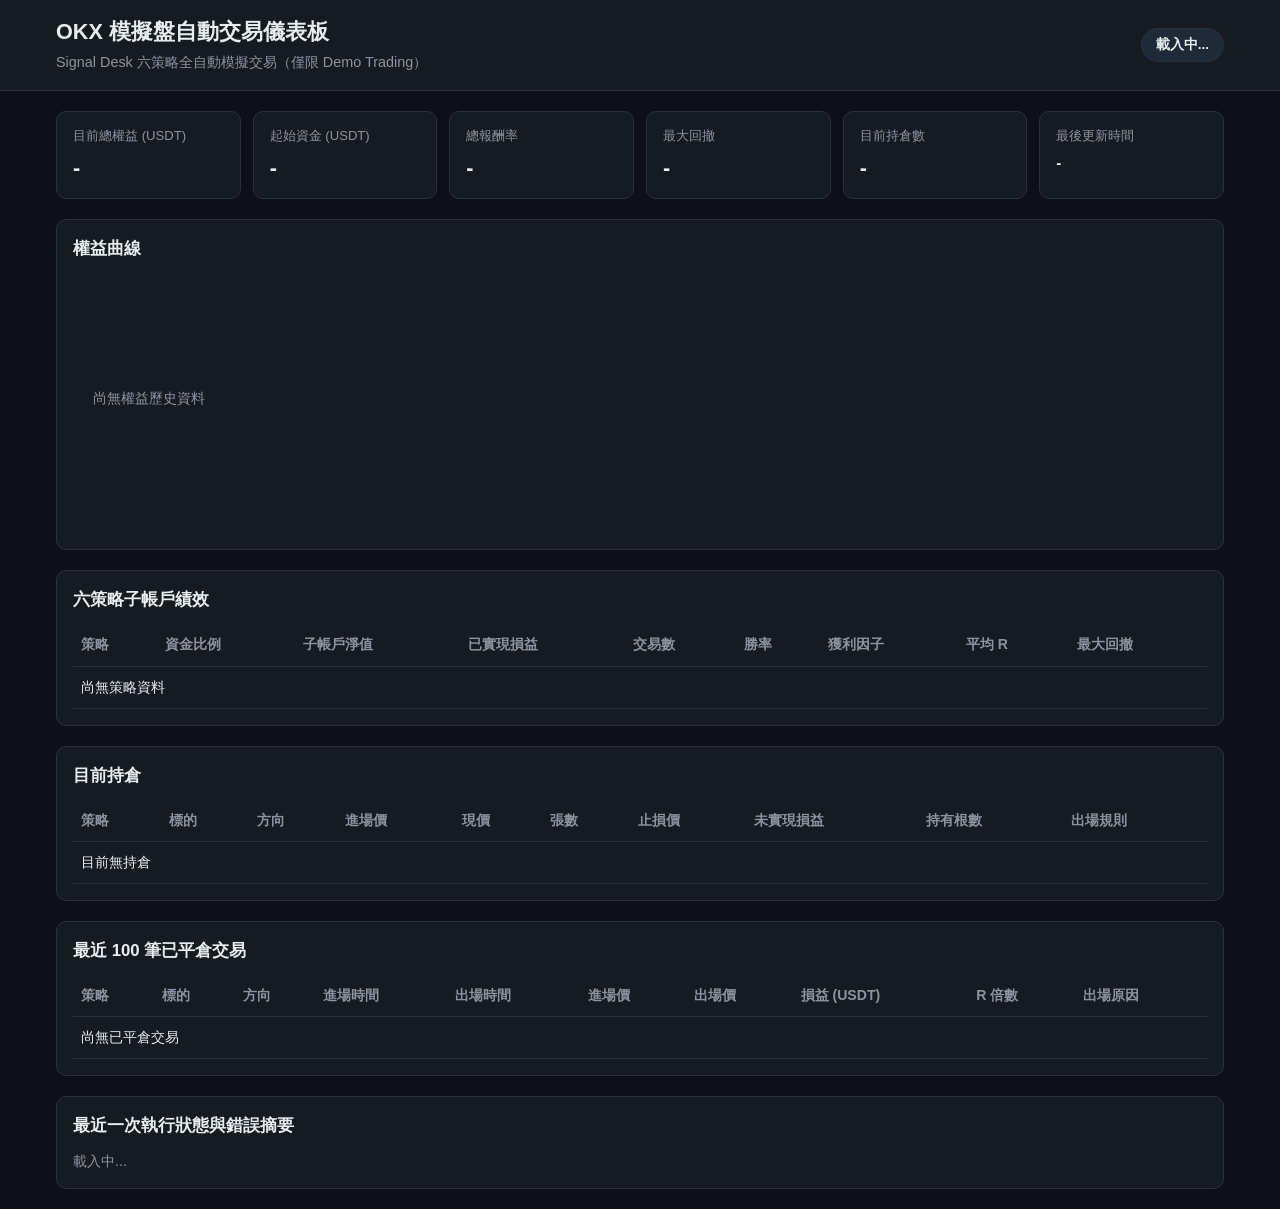
==== site/index.html @ ecf06069 "feat: initial OKX demo trading bot and dashboard" ====
<!DOCTYPE html>
<html lang="zh-Hant">
<head>
  <meta charset="UTF-8" />
  <meta name="viewport" content="width=device-width, initial-scale=1.0" />
  <title>OKX 模擬盤自動交易績效儀表板</title>
  <link rel="stylesheet" href="style.css" />
</head>
<body>
  <header class="topbar">
    <div class="container topbar-inner">
      <div>
        <h1>OKX 模擬盤自動交易儀表板</h1>
        <p class="subtitle">Signal Desk 六策略全自動模擬交易（僅限 Demo Trading）</p>
      </div>
      <div class="status-pill" id="mode-badge">載入中...</div>
    </div>
  </header>

  <main class="container">
    <section class="cards-grid" id="summary-cards">
      <div class="card">
        <div class="card-label">目前總權益 (USDT)</div>
        <div class="card-value" id="total-equity">-</div>
      </div>
      <div class="card">
        <div class="card-label">起始資金 (USDT)</div>
        <div class="card-value" id="initial-equity">-</div>
      </div>
      <div class="card">
        <div class="card-label">總報酬率</div>
        <div class="card-value" id="total-return">-</div>
      </div>
      <div class="card">
        <div class="card-label">最大回撤</div>
        <div class="card-value" id="max-dd">-</div>
      </div>
      <div class="card">
        <div class="card-label">目前持倉數</div>
        <div class="card-value" id="open-count">-</div>
      </div>
      <div class="card">
        <div class="card-label">最後更新時間</div>
        <div class="card-value small" id="last-updated">-</div>
      </div>
    </section>

    <section class="panel">
      <h2>權益曲線</h2>
      <div class="canvas-wrap">
        <canvas id="equity-canvas" height="260"></canvas>
      </div>
    </section>

    <section class="panel">
      <h2>六策略子帳戶績效</h2>
      <div class="table-wrap">
        <table>
          <thead>
            <tr>
              <th>策略</th>
              <th>資金比例</th>
              <th>子帳戶淨值</th>
              <th>已實現損益</th>
              <th>交易數</th>
              <th>勝率</th>
              <th>獲利因子</th>
              <th>平均 R</th>
              <th>最大回撤</th>
            </tr>
          </thead>
          <tbody id="strategies-body"></tbody>
        </table>
      </div>
    </section>

    <section class="panel">
      <h2>目前持倉</h2>
      <div class="table-wrap">
        <table>
          <thead>
            <tr>
              <th>策略</th>
              <th>標的</th>
              <th>方向</th>
              <th>進場價</th>
              <th>現價</th>
              <th>張數</th>
              <th>止損價</th>
              <th>未實現損益</th>
              <th>持有根數</th>
              <th>出場規則</th>
            </tr>
          </thead>
          <tbody id="positions-body"></tbody>
        </table>
      </div>
    </section>

    <section class="panel" id="dry-run-panel" style="display:none;">
      <h2>試跑模式（DRY_RUN）模擬委託紀錄</h2>
      <div class="table-wrap">
        <table>
          <thead>
            <tr>
              <th>時間 (台北)</th>
              <th>動作</th>
              <th>策略</th>
              <th>標的</th>
              <th>方向</th>
              <th>張數</th>
              <th>參考價</th>
              <th>止損價</th>
              <th>原因</th>
            </tr>
          </thead>
          <tbody id="dry-run-body"></tbody>
        </table>
      </div>
    </section>

    <section class="panel">
      <h2>最近 100 筆已平倉交易</h2>
      <div class="table-wrap">
        <table>
          <thead>
            <tr>
              <th>策略</th>
              <th>標的</th>
              <th>方向</th>
              <th>進場時間</th>
              <th>出場時間</th>
              <th>進場價</th>
              <th>出場價</th>
              <th>損益 (USDT)</th>
              <th>R 倍數</th>
              <th>出場原因</th>
            </tr>
          </thead>
          <tbody id="trades-body"></tbody>
        </table>
      </div>
    </section>

    <section class="panel">
      <h2>最近一次執行狀態與錯誤摘要</h2>
      <div id="run-status" class="run-status">載入中...</div>
    </section>
  </main>

  <script src="app.js"></script>
</body>
</html>
---- site/style.css ----
:root {
  --bg: #0d1117;
  --panel: #161b22;
  --border: #2a313c;
  --text: #e6edf3;
  --muted: #8b949e;
  --accent: #58a6ff;
  --green: #3fb950;
  --red: #f85149;
  --amber: #d29922;
}

* {
  box-sizing: border-box;
}

body {
  margin: 0;
  font-family: -apple-system, BlinkMacSystemFont, "Noto Sans TC", "Segoe UI", sans-serif;
  background: var(--bg);
  color: var(--text);
  line-height: 1.5;
}

.container {
  max-width: 1200px;
  margin: 0 auto;
  padding: 0 16px;
}

.topbar {
  border-bottom: 1px solid var(--border);
  background: var(--panel);
  padding: 16px 0;
  margin-bottom: 20px;
}

.topbar-inner {
  display: flex;
  justify-content: space-between;
  align-items: center;
  gap: 12px;
  flex-wrap: wrap;
}

h1 {
  margin: 0;
  font-size: 1.35rem;
}

.subtitle {
  margin: 4px 0 0;
  color: var(--muted);
  font-size: 0.9rem;
}

.status-pill {
  padding: 6px 14px;
  border-radius: 999px;
  font-weight: 600;
  font-size: 0.85rem;
  border: 1px solid var(--border);
  background: #1f2937;
}

.cards-grid {
  display: grid;
  grid-template-columns: repeat(auto-fit, minmax(175px, 1fr));
  gap: 12px;
  margin-bottom: 20px;
}

.card {
  background: var(--panel);
  border: 1px solid var(--border);
  border-radius: 10px;
  padding: 14px 16px;
}

.card-label {
  color: var(--muted);
  font-size: 0.82rem;
  margin-bottom: 6px;
}

.card-value {
  font-size: 1.35rem;
  font-weight: 700;
}

.card-value.small {
  font-size: 0.95rem;
  font-weight: 600;
}

.panel {
  background: var(--panel);
  border: 1px solid var(--border);
  border-radius: 10px;
  padding: 16px;
  margin-bottom: 20px;
}

.panel h2 {
  margin: 0 0 12px;
  font-size: 1.05rem;
}

.canvas-wrap {
  width: 100%;
  overflow: hidden;
}

#equity-canvas {
  width: 100%;
  display: block;
}

.table-wrap {
  overflow-x: auto;
}

table {
  width: 100%;
  border-collapse: collapse;
  font-size: 0.88rem;
}

th, td {
  padding: 10px 8px;
  border-bottom: 1px solid var(--border);
  text-align: left;
  white-space: nowrap;
}

th {
  color: var(--muted);
  font-weight: 600;
}

td.wrap {
  white-space: normal;
  min-width: 180px;
}

.pos { color: var(--green); font-weight: 600; }
.neg { color: var(--red); font-weight: 600; }
.warn { color: var(--amber); font-weight: 600; }

.run-status {
  font-size: 0.9rem;
  color: var(--muted);
}

.error-list {
  margin: 8px 0 0;
  padding-left: 18px;
  color: var(--red);
}
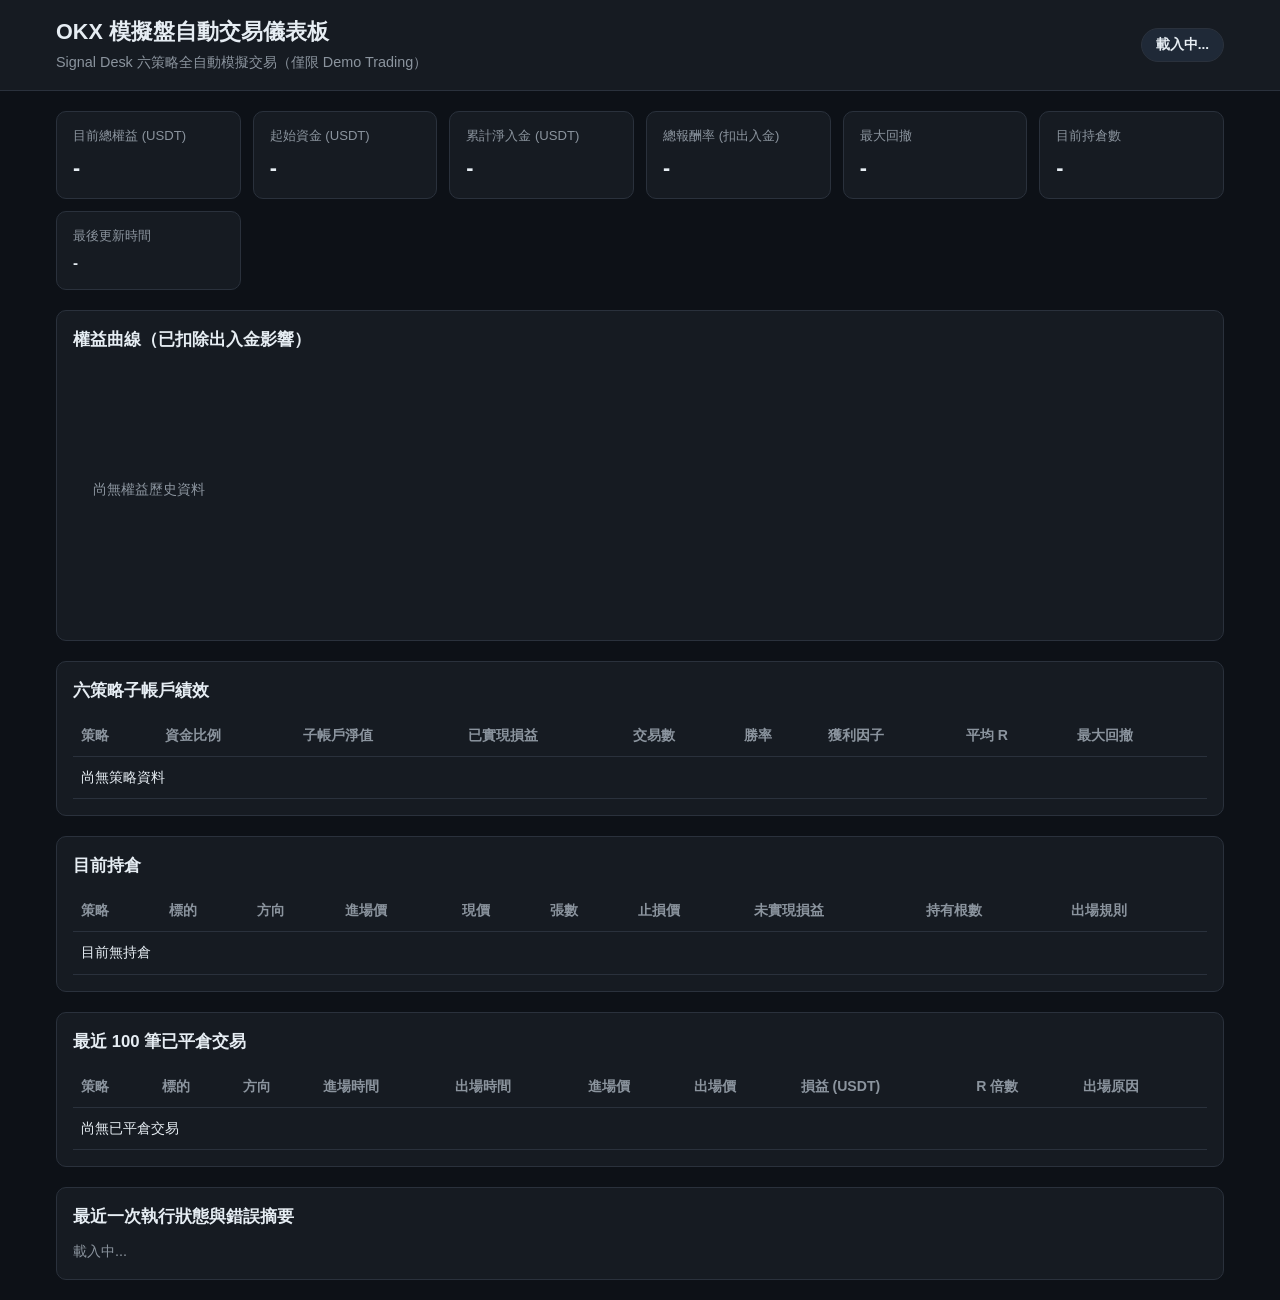
==== commit f216fc2c: "feat: dynamic equity sizing and deposit/withdrawal-adjusted TWR performance" ====
--- a/site/index.html
+++ b/site/index.html
@@ -28,7 +28,11 @@
         <div class="card-value" id="initial-equity">-</div>
       </div>
       <div class="card">
-        <div class="card-label">總報酬率</div>
+        <div class="card-label">累計淨入金 (USDT)</div>
+        <div class="card-value" id="net-deposits">-</div>
+      </div>
+      <div class="card">
+        <div class="card-label">總報酬率 (扣出入金)</div>
         <div class="card-value" id="total-return">-</div>
       </div>
       <div class="card">
@@ -46,9 +50,27 @@
     </section>
 
     <section class="panel">
-      <h2>權益曲線</h2>
+      <h2>權益曲線（已扣除出入金影響）</h2>
       <div class="canvas-wrap">
         <canvas id="equity-canvas" height="260"></canvas>
+      </div>
+    </section>
+
+    <section class="panel" id="cash-flow-panel" style="display:none;">
+      <h2>資金異動紀錄（入金／出金）</h2>
+      <div class="table-wrap">
+        <table>
+          <thead>
+            <tr>
+              <th>時間 (台北)</th>
+              <th>類型</th>
+              <th>金額 (USDT)</th>
+              <th>來源</th>
+              <th>備註</th>
+            </tr>
+          </thead>
+          <tbody id="cash-flow-body"></tbody>
+        </table>
       </div>
     </section>
 
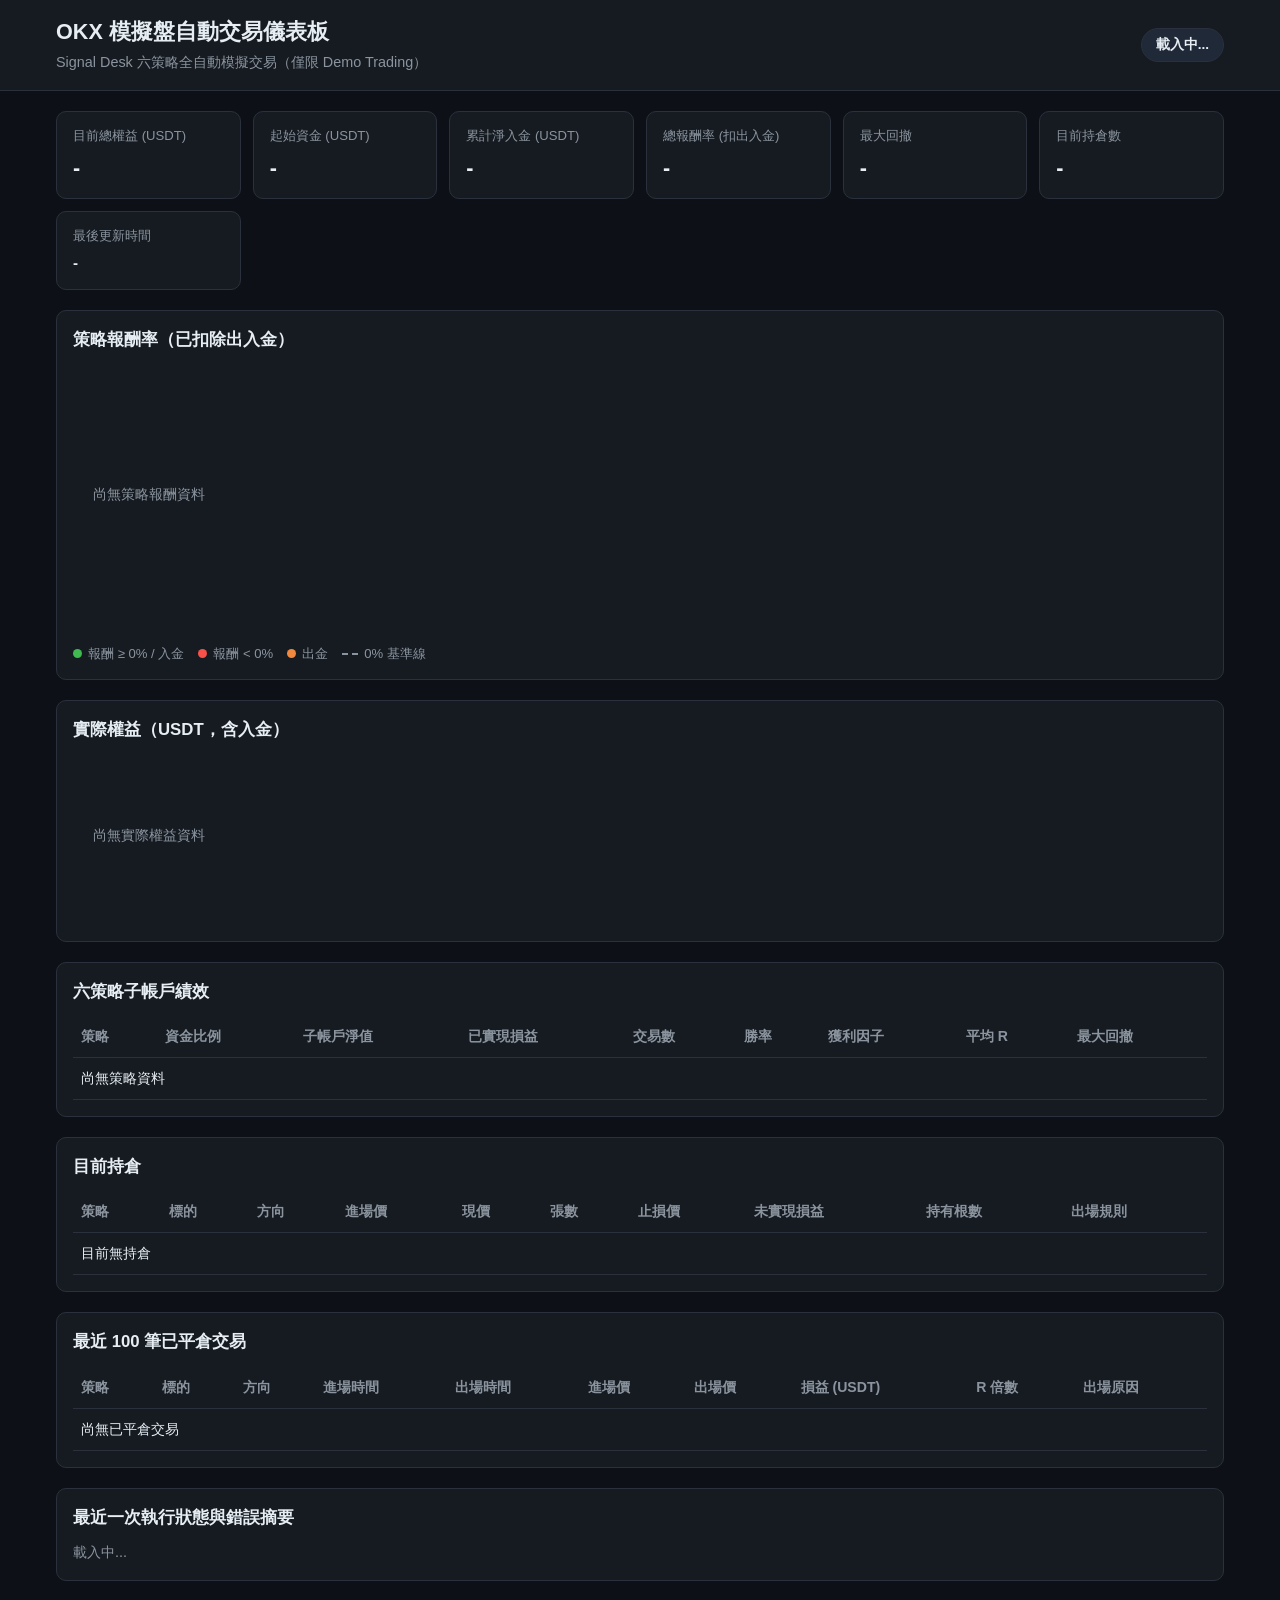
==== commit 54e1a57e: "feat: upgrade dashboard with TWR % main chart, actual equity chart, and interactive tooltips" ====
--- a/site/index.html
+++ b/site/index.html
@@ -50,9 +50,24 @@
     </section>
 
     <section class="panel">
-      <h2>權益曲線（已扣除出入金影響）</h2>
-      <div class="canvas-wrap">
-        <canvas id="equity-canvas" height="260"></canvas>
+      <h2>策略報酬率（已扣除出入金）</h2>
+      <div class="canvas-wrap chart-box">
+        <canvas id="twr-canvas" height="270"></canvas>
+        <div id="twr-tooltip" class="chart-tooltip" style="display:none;"></div>
+      </div>
+      <div class="chart-legend">
+        <span><i class="dot dot-green"></i> 報酬 &ge; 0% / 入金</span>
+        <span><i class="dot dot-red"></i> 報酬 &lt; 0%</span>
+        <span><i class="dot dot-orange"></i> 出金</span>
+        <span><i class="dash-line"></i> 0% 基準線</span>
+      </div>
+    </section>
+
+    <section class="panel">
+      <h2>實際權益（USDT，含入金）</h2>
+      <div class="canvas-wrap chart-box">
+        <canvas id="actual-equity-canvas" height="170"></canvas>
+        <div id="actual-tooltip" class="chart-tooltip" style="display:none;"></div>
       </div>
     </section>
 
--- a/site/style.css
+++ b/site/style.css
@@ -111,9 +111,76 @@
   overflow: hidden;
 }
 
-#equity-canvas {
+.chart-box {
+  position: relative;
+}
+
+#twr-canvas,
+#actual-equity-canvas {
   width: 100%;
   display: block;
+  touch-action: pan-y;
+}
+
+.chart-tooltip {
+  position: absolute;
+  pointer-events: none;
+  background: rgba(13, 17, 23, 0.94);
+  border: 1px solid #30363d;
+  border-radius: 8px;
+  padding: 8px 10px;
+  font-size: 0.8rem;
+  line-height: 1.45;
+  color: var(--text);
+  box-shadow: 0 4px 14px rgba(0, 0, 0, 0.45);
+  z-index: 10;
+  white-space: nowrap;
+}
+
+.chart-legend {
+  display: flex;
+  flex-wrap: wrap;
+  gap: 14px;
+  margin-top: 10px;
+  font-size: 0.82rem;
+  color: var(--muted);
+}
+
+.chart-legend span {
+  display: inline-flex;
+  align-items: center;
+  gap: 6px;
+}
+
+.dot {
+  display: inline-block;
+  width: 9px;
+  height: 9px;
+  border-radius: 50%;
+}
+
+.dot-green { background: var(--green); }
+.dot-red { background: var(--red); }
+.dot-orange { background: #f0883e; }
+
+.dash-line {
+  display: inline-block;
+  width: 16px;
+  height: 0;
+  border-top: 2px dashed #8b949e;
+}
+
+@media (max-width: 600px) {
+  .cards-grid {
+    grid-template-columns: repeat(2, 1fr);
+  }
+  .card-value {
+    font-size: 1.1rem;
+  }
+  .chart-legend {
+    gap: 10px;
+    font-size: 0.76rem;
+  }
 }
 
 .table-wrap {
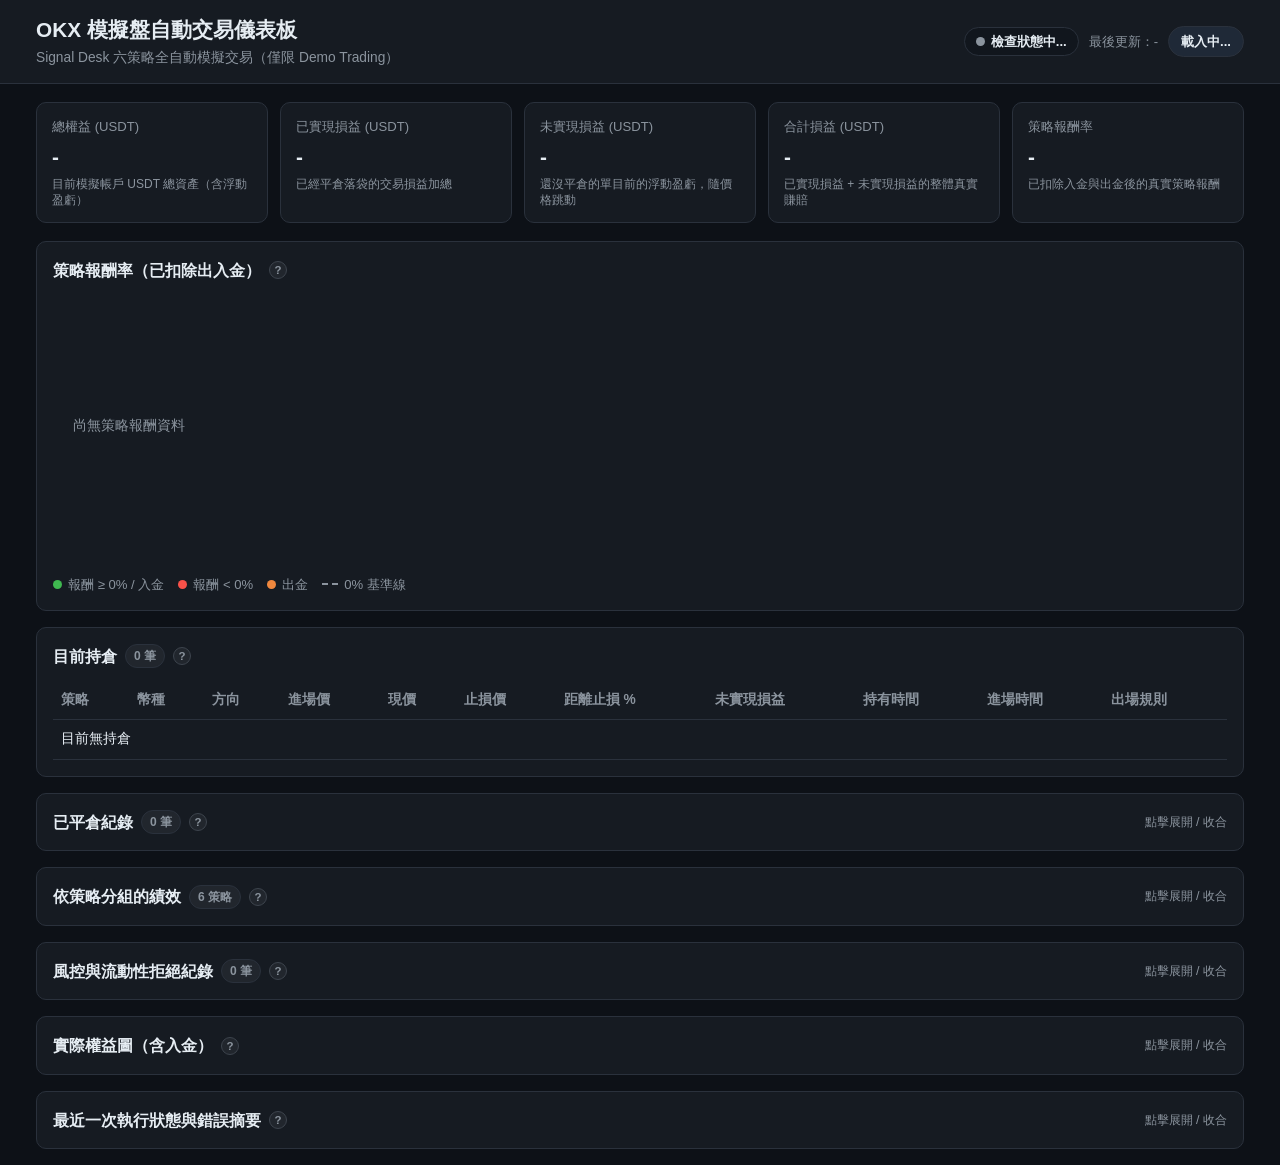
==== commit 8f026f73: "feat: redesign dashboard with unrealized PnL, collapsible sections, health status, and tiny-price pr" ====
--- a/site/index.html
+++ b/site/index.html
@@ -4,7 +4,7 @@
   <meta charset="UTF-8" />
   <meta name="viewport" content="width=device-width, initial-scale=1.0" />
   <title>OKX 模擬盤自動交易績效儀表板</title>
-  <link rel="stylesheet" href="style.css" />
+  <link rel="stylesheet" href="style.css?v=2" />
 </head>
 <body>
   <header class="topbar">
@@ -13,44 +13,55 @@
         <h1>OKX 模擬盤自動交易儀表板</h1>
         <p class="subtitle">Signal Desk 六策略全自動模擬交易（僅限 Demo Trading）</p>
       </div>
-      <div class="status-pill" id="mode-badge">載入中...</div>
+      <div class="topbar-status">
+        <div class="health-pill" id="health-pill">
+          <span class="health-dot" id="health-dot"></span>
+          <span id="health-text">檢查狀態中...</span>
+        </div>
+        <div class="last-updated-top" id="last-updated-top">最後更新：-</div>
+        <div class="status-pill" id="mode-badge">載入中...</div>
+      </div>
     </div>
   </header>
 
   <main class="container">
+    <!-- ① 總覽卡片 -->
     <section class="cards-grid" id="summary-cards">
       <div class="card">
-        <div class="card-label">目前總權益 (USDT)</div>
+        <div class="card-label">總權益 (USDT)</div>
         <div class="card-value" id="total-equity">-</div>
-      </div>
-      <div class="card">
-        <div class="card-label">起始資金 (USDT)</div>
-        <div class="card-value" id="initial-equity">-</div>
-      </div>
-      <div class="card">
-        <div class="card-label">累計淨入金 (USDT)</div>
-        <div class="card-value" id="net-deposits">-</div>
-      </div>
-      <div class="card">
-        <div class="card-label">總報酬率 (扣出入金)</div>
+        <div class="card-desc">目前模擬帳戶 USDT 總資產（含浮動盈虧）</div>
+      </div>
+      <div class="card">
+        <div class="card-label">已實現損益 (USDT)</div>
+        <div class="card-value" id="realized-pnl">-</div>
+        <div class="card-desc">已經平倉落袋的交易損益加總</div>
+      </div>
+      <div class="card">
+        <div class="card-label">未實現損益 (USDT)</div>
+        <div class="card-value" id="unrealized-pnl">-</div>
+        <div class="card-desc">還沒平倉的單目前的浮動盈虧，隨價格跳動</div>
+      </div>
+      <div class="card">
+        <div class="card-label">合計損益 (USDT)</div>
+        <div class="card-value" id="total-pnl">-</div>
+        <div class="card-desc">已實現損益 + 未實現損益的整體真實賺賠</div>
+      </div>
+      <div class="card">
+        <div class="card-label">策略報酬率</div>
         <div class="card-value" id="total-return">-</div>
-      </div>
-      <div class="card">
-        <div class="card-label">最大回撤</div>
-        <div class="card-value" id="max-dd">-</div>
-      </div>
-      <div class="card">
-        <div class="card-label">目前持倉數</div>
-        <div class="card-value" id="open-count">-</div>
-      </div>
-      <div class="card">
-        <div class="card-label">最後更新時間</div>
-        <div class="card-value small" id="last-updated">-</div>
+        <div class="card-desc">已扣除入金與出金後的真實策略報酬</div>
       </div>
     </section>
 
+    <!-- ② 報酬率走勢圖 -->
     <section class="panel">
-      <h2>策略報酬率（已扣除出入金）</h2>
+      <div class="panel-head">
+        <h2>
+          策略報酬率（已扣除出入金）
+          <button type="button" class="help-btn" data-help="這條線反映策略真實的賺賠百分比，不會因為你多存錢或領錢而突然跳高或跳低。">?</button>
+        </h2>
+      </div>
       <div class="canvas-wrap chart-box">
         <canvas id="twr-canvas" height="270"></canvas>
         <div id="twr-tooltip" class="chart-tooltip" style="display:none;"></div>
@@ -63,107 +74,52 @@
       </div>
     </section>
 
+    <!-- ③ 目前持倉 -->
     <section class="panel">
-      <h2>實際權益（USDT，含入金）</h2>
-      <div class="canvas-wrap chart-box">
-        <canvas id="actual-equity-canvas" height="170"></canvas>
-        <div id="actual-tooltip" class="chart-tooltip" style="display:none;"></div>
-      </div>
-    </section>
-
-    <section class="panel" id="cash-flow-panel" style="display:none;">
-      <h2>資金異動紀錄（入金／出金）</h2>
-      <div class="table-wrap">
-        <table>
-          <thead>
-            <tr>
-              <th>時間 (台北)</th>
-              <th>類型</th>
-              <th>金額 (USDT)</th>
-              <th>來源</th>
-              <th>備註</th>
-            </tr>
-          </thead>
-          <tbody id="cash-flow-body"></tbody>
-        </table>
-      </div>
-    </section>
-
-    <section class="panel">
-      <h2>六策略子帳戶績效</h2>
-      <div class="table-wrap">
-        <table>
-          <thead>
-            <tr>
-              <th>策略</th>
-              <th>資金比例</th>
-              <th>子帳戶淨值</th>
-              <th>已實現損益</th>
-              <th>交易數</th>
-              <th>勝率</th>
-              <th>獲利因子</th>
-              <th>平均 R</th>
-              <th>最大回撤</th>
-            </tr>
-          </thead>
-          <tbody id="strategies-body"></tbody>
-        </table>
-      </div>
-    </section>
-
-    <section class="panel">
-      <h2>目前持倉</h2>
-      <div class="table-wrap">
-        <table>
-          <thead>
-            <tr>
-              <th>策略</th>
-              <th>標的</th>
+      <div class="panel-head">
+        <h2>
+          目前持倉 <span class="count-badge" id="positions-count-badge">0 筆</span>
+          <button type="button" class="help-btn" data-help="目前還在場上的所有部位，每筆都在交易所掛有獨立停損單，距離止損 % 越低代表越接近停損線。">?</button>
+        </h2>
+      </div>
+      <div class="table-wrap">
+        <table>
+          <thead>
+            <tr>
+              <th>策略</th>
+              <th>幣種</th>
               <th>方向</th>
               <th>進場價</th>
               <th>現價</th>
-              <th>張數</th>
               <th>止損價</th>
+              <th>距離止損 %</th>
               <th>未實現損益</th>
-              <th>持有根數</th>
+              <th>持有時間</th>
+              <th>進場時間</th>
               <th>出場規則</th>
             </tr>
           </thead>
           <tbody id="positions-body"></tbody>
+          <tfoot id="positions-foot"></tfoot>
         </table>
       </div>
     </section>
 
-    <section class="panel" id="dry-run-panel" style="display:none;">
-      <h2>試跑模式（DRY_RUN）模擬委託紀錄</h2>
-      <div class="table-wrap">
-        <table>
-          <thead>
-            <tr>
-              <th>時間 (台北)</th>
-              <th>動作</th>
-              <th>策略</th>
-              <th>標的</th>
-              <th>方向</th>
-              <th>張數</th>
-              <th>參考價</th>
-              <th>止損價</th>
-              <th>原因</th>
-            </tr>
-          </thead>
-          <tbody id="dry-run-body"></tbody>
-        </table>
-      </div>
-    </section>
-
-    <section class="panel">
-      <h2>最近 100 筆已平倉交易</h2>
-      <div class="table-wrap">
-        <table>
-          <thead>
-            <tr>
-              <th>策略</th>
-              <th>標的</th>
+    <!-- ④ 已平倉紀錄 -->
+    <details class="panel collapsible">
+      <summary class="panel-head">
+        <h2>
+          已平倉紀錄 <span class="count-badge" id="trades-count-badge">0 筆</span>
+          <button type="button" class="help-btn" data-help="已經結束並結算的歷史交易（最近 100 筆），包含停損出場與策略訊號出場。">?</button>
+        </h2>
+        <span class="toggle-hint">點擊展開 / 收合</span>
+      </summary>
+      <div class="table-wrap">
+        <table>
+          <thead>
+            <tr>
+              <th>策略</th>
+              <th>幣種</th>
               <th>方向</th>
               <th>進場時間</th>
               <th>出場時間</th>
@@ -177,14 +133,113 @@
           <tbody id="trades-body"></tbody>
         </table>
       </div>
-    </section>
-
-    <section class="panel">
-      <h2>最近一次執行狀態與錯誤摘要</h2>
+    </details>
+
+    <!-- ⑤ 依策略分組的績效 -->
+    <details class="panel collapsible">
+      <summary class="panel-head">
+        <h2>
+          依策略分組的績效 <span class="count-badge">6 策略</span>
+          <button type="button" class="help-btn" data-help="S2/S3 各分配 10% 資金，L1~L4 各分配 20% 資金，各自獨立計算交易筆數、勝率與損益。">?</button>
+        </h2>
+        <span class="toggle-hint">點擊展開 / 收合</span>
+      </summary>
+      <div class="table-wrap">
+        <table>
+          <thead>
+            <tr>
+              <th>策略</th>
+              <th>資金比例</th>
+              <th>分配資金 (USDT)</th>
+              <th>交易筆數</th>
+              <th>勝率</th>
+              <th>已實現損益</th>
+              <th>未實現損益</th>
+              <th>平均 R</th>
+              <th>最大回撤</th>
+            </tr>
+          </thead>
+          <tbody id="strategies-body"></tbody>
+        </table>
+      </div>
+    </details>
+
+    <!-- ⑥ 風控與流動性拒絕紀錄 -->
+    <details class="panel collapsible" id="rejected-panel">
+      <summary class="panel-head">
+        <h2>
+          風控與流動性拒絕紀錄 <span class="count-badge" id="rejected-count-badge">0 筆</span>
+          <button type="button" class="help-btn" data-help="因超過風險上限、流動性不足未成交，或連續未成交被暫停 7 天的訊號紀錄。">?</button>
+        </h2>
+        <span class="toggle-hint">點擊展開 / 收合</span>
+      </summary>
+      <div class="table-wrap">
+        <table>
+          <thead>
+            <tr>
+              <th>時間 (台北)</th>
+              <th>策略</th>
+              <th>幣種</th>
+              <th>方向</th>
+              <th>原因</th>
+            </tr>
+          </thead>
+          <tbody id="rejected-body"></tbody>
+        </table>
+      </div>
+    </details>
+
+    <!-- ⑦ 實際權益圖（含入金） -->
+    <details class="panel collapsible" id="actual-equity-details">
+      <summary class="panel-head">
+        <h2>
+          實際權益圖（含入金）
+          <button type="button" class="help-btn" data-help="帳戶裡真實的 USDT 餘額變化曲線，包含你手動轉換或入金的金額（累計淨入金亦列於下方）。">?</button>
+        </h2>
+        <span class="toggle-hint">點擊展開 / 收合</span>
+      </summary>
+      <div class="actual-meta">
+        <span>起始資金：<strong id="initial-equity">-</strong></span>
+        <span>累計淨入金：<strong id="net-deposits">-</strong></span>
+        <span>最大回撤：<strong id="max-dd">-</strong></span>
+      </div>
+      <div class="canvas-wrap chart-box">
+        <canvas id="actual-equity-canvas" height="180"></canvas>
+        <div id="actual-tooltip" class="chart-tooltip" style="display:none;"></div>
+      </div>
+      <div id="cash-flow-wrap" style="display:none; margin-top:14px;">
+        <h3 class="sub-heading">資金異動紀錄（入金／出金）</h3>
+        <div class="table-wrap">
+          <table>
+            <thead>
+              <tr>
+                <th>時間 (台北)</th>
+                <th>類型</th>
+                <th>金額 (USDT)</th>
+                <th>來源</th>
+                <th>備註</th>
+              </tr>
+            </thead>
+            <tbody id="cash-flow-body"></tbody>
+          </table>
+        </div>
+      </div>
+    </details>
+
+    <!-- 執行狀態 -->
+    <details class="panel collapsible">
+      <summary class="panel-head">
+        <h2>
+          最近一次執行狀態與錯誤摘要
+          <button type="button" class="help-btn" data-help="最近一次機器人掃描 K 線與對帳的執行紀錄，若有 API 異常會列在這裡。">?</button>
+        </h2>
+        <span class="toggle-hint">點擊展開 / 收合</span>
+      </summary>
       <div id="run-status" class="run-status">載入中...</div>
-    </section>
+    </details>
   </main>
 
-  <script src="app.js"></script>
+  <div id="help-popover" class="help-popover" style="display:none;"></div>
+  <script src="app.js?v=2"></script>
 </body>
 </html>
--- a/site/style.css
+++ b/site/style.css
@@ -23,7 +23,7 @@
 }
 
 .container {
-  max-width: 1200px;
+  max-width: 1240px;
   margin: 0 auto;
   padding: 0 16px;
 }
@@ -31,8 +31,8 @@
 .topbar {
   border-bottom: 1px solid var(--border);
   background: var(--panel);
-  padding: 16px 0;
-  margin-bottom: 20px;
+  padding: 14px 0;
+  margin-bottom: 18px;
 }
 
 .topbar-inner {
@@ -45,52 +45,89 @@
 
 h1 {
   margin: 0;
-  font-size: 1.35rem;
+  font-size: 1.3rem;
 }
 
 .subtitle {
-  margin: 4px 0 0;
-  color: var(--muted);
-  font-size: 0.9rem;
+  margin: 3px 0 0;
+  color: var(--muted);
+  font-size: 0.86rem;
+}
+
+.topbar-status {
+  display: flex;
+  align-items: center;
+  gap: 10px;
+  flex-wrap: wrap;
+}
+
+.health-pill {
+  display: inline-flex;
+  align-items: center;
+  gap: 6px;
+  padding: 4px 11px;
+  border-radius: 999px;
+  font-size: 0.82rem;
+  font-weight: 600;
+  border: 1px solid var(--border);
+  background: #11161d;
+}
+
+.health-dot {
+  width: 9px;
+  height: 9px;
+  border-radius: 50%;
+  background: var(--muted);
+}
+
+.health-dot.ok { background: var(--green); }
+.health-dot.warn { background: var(--amber); }
+.health-dot.err { background: var(--red); }
+
+.last-updated-top {
+  font-size: 0.82rem;
+  color: var(--muted);
 }
 
 .status-pill {
-  padding: 6px 14px;
+  padding: 5px 12px;
   border-radius: 999px;
   font-weight: 600;
-  font-size: 0.85rem;
+  font-size: 0.82rem;
   border: 1px solid var(--border);
   background: #1f2937;
 }
 
 .cards-grid {
   display: grid;
-  grid-template-columns: repeat(auto-fit, minmax(175px, 1fr));
+  grid-template-columns: repeat(5, 1fr);
   gap: 12px;
-  margin-bottom: 20px;
+  margin-bottom: 18px;
 }
 
 .card {
   background: var(--panel);
   border: 1px solid var(--border);
   border-radius: 10px;
-  padding: 14px 16px;
+  padding: 14px 15px;
 }
 
 .card-label {
   color: var(--muted);
   font-size: 0.82rem;
-  margin-bottom: 6px;
+  margin-bottom: 4px;
 }
 
 .card-value {
-  font-size: 1.35rem;
+  font-size: 1.3rem;
   font-weight: 700;
-}
-
-.card-value.small {
-  font-size: 0.95rem;
-  font-weight: 600;
+  margin-bottom: 4px;
+}
+
+.card-desc {
+  color: var(--muted);
+  font-size: 0.75rem;
+  line-height: 1.35;
 }
 
 .panel {
@@ -98,12 +135,109 @@
   border: 1px solid var(--border);
   border-radius: 10px;
   padding: 16px;
-  margin-bottom: 20px;
+  margin-bottom: 16px;
+}
+
+.panel-head {
+  display: flex;
+  justify-content: space-between;
+  align-items: center;
+  gap: 10px;
+  margin-bottom: 12px;
+}
+
+details.collapsible > summary {
+  list-style: none;
+  cursor: pointer;
+  margin-bottom: 0;
+}
+
+details.collapsible > summary::-webkit-details-marker {
+  display: none;
+}
+
+details.collapsible[open] > summary {
+  margin-bottom: 12px;
+}
+
+.toggle-hint {
+  font-size: 0.78rem;
+  color: var(--muted);
+  white-space: nowrap;
 }
 
 .panel h2 {
-  margin: 0 0 12px;
-  font-size: 1.05rem;
+  margin: 0;
+  font-size: 1.02rem;
+  display: inline-flex;
+  align-items: center;
+  gap: 8px;
+  flex-wrap: wrap;
+}
+
+.sub-heading {
+  margin: 0 0 8px;
+  font-size: 0.92rem;
+  color: var(--muted);
+}
+
+.count-badge {
+  font-size: 0.75rem;
+  font-weight: 600;
+  padding: 2px 8px;
+  border-radius: 999px;
+  background: #21262d;
+  color: var(--muted);
+  border: 1px solid var(--border);
+}
+
+.help-btn {
+  display: inline-flex;
+  align-items: center;
+  justify-content: center;
+  width: 18px;
+  height: 18px;
+  border-radius: 50%;
+  border: 1px solid #3d444d;
+  background: #21262d;
+  color: var(--muted);
+  font-size: 0.72rem;
+  font-weight: 700;
+  cursor: pointer;
+  padding: 0;
+}
+
+.help-btn:hover {
+  color: var(--text);
+  border-color: var(--accent);
+}
+
+.help-popover {
+  position: fixed;
+  z-index: 100;
+  max-width: 290px;
+  background: #0d1117;
+  color: var(--text);
+  border: 1px solid #30363d;
+  border-radius: 8px;
+  padding: 9px 12px;
+  font-size: 0.82rem;
+  line-height: 1.45;
+  box-shadow: 0 6px 18px rgba(0, 0, 0, 0.5);
+  pointer-events: none;
+}
+
+.actual-meta {
+  display: flex;
+  flex-wrap: wrap;
+  gap: 16px;
+  margin-bottom: 10px;
+  font-size: 0.85rem;
+  color: var(--muted);
+}
+
+.actual-meta strong {
+  color: var(--text);
 }
 
 .canvas-wrap {
@@ -170,31 +304,19 @@
   border-top: 2px dashed #8b949e;
 }
 
-@media (max-width: 600px) {
-  .cards-grid {
-    grid-template-columns: repeat(2, 1fr);
-  }
-  .card-value {
-    font-size: 1.1rem;
-  }
-  .chart-legend {
-    gap: 10px;
-    font-size: 0.76rem;
-  }
-}
-
 .table-wrap {
   overflow-x: auto;
+  -webkit-overflow-scrolling: touch;
 }
 
 table {
   width: 100%;
   border-collapse: collapse;
-  font-size: 0.88rem;
+  font-size: 0.86rem;
 }
 
 th, td {
-  padding: 10px 8px;
+  padding: 9px 8px;
   border-bottom: 1px solid var(--border);
   text-align: left;
   white-space: nowrap;
@@ -205,17 +327,27 @@
   font-weight: 600;
 }
 
+tfoot td {
+  border-top: 2px solid var(--border);
+  border-bottom: none;
+  font-weight: 700;
+  background: #12171e;
+}
+
 td.wrap {
   white-space: normal;
-  min-width: 180px;
+  min-width: 190px;
 }
 
 .pos { color: var(--green); font-weight: 600; }
 .neg { color: var(--red); font-weight: 600; }
 .warn { color: var(--amber); font-weight: 600; }
+.sl-danger { color: #ff5555; font-weight: 700; }
+.sl-near { color: #f0883e; font-weight: 600; }
+.sl-safe { color: var(--muted); }
 
 .run-status {
-  font-size: 0.9rem;
+  font-size: 0.88rem;
   color: var(--muted);
 }
 
@@ -224,3 +356,26 @@
   padding-left: 18px;
   color: var(--red);
 }
+
+@media (max-width: 1024px) {
+  .cards-grid {
+    grid-template-columns: repeat(3, 1fr);
+  }
+}
+
+@media (max-width: 768px) {
+  .cards-grid {
+    grid-template-columns: repeat(2, 1fr);
+    gap: 10px;
+  }
+  .card-value {
+    font-size: 1.12rem;
+  }
+  .chart-legend {
+    gap: 10px;
+    font-size: 0.76rem;
+  }
+  .panel {
+    padding: 13px;
+  }
+}
